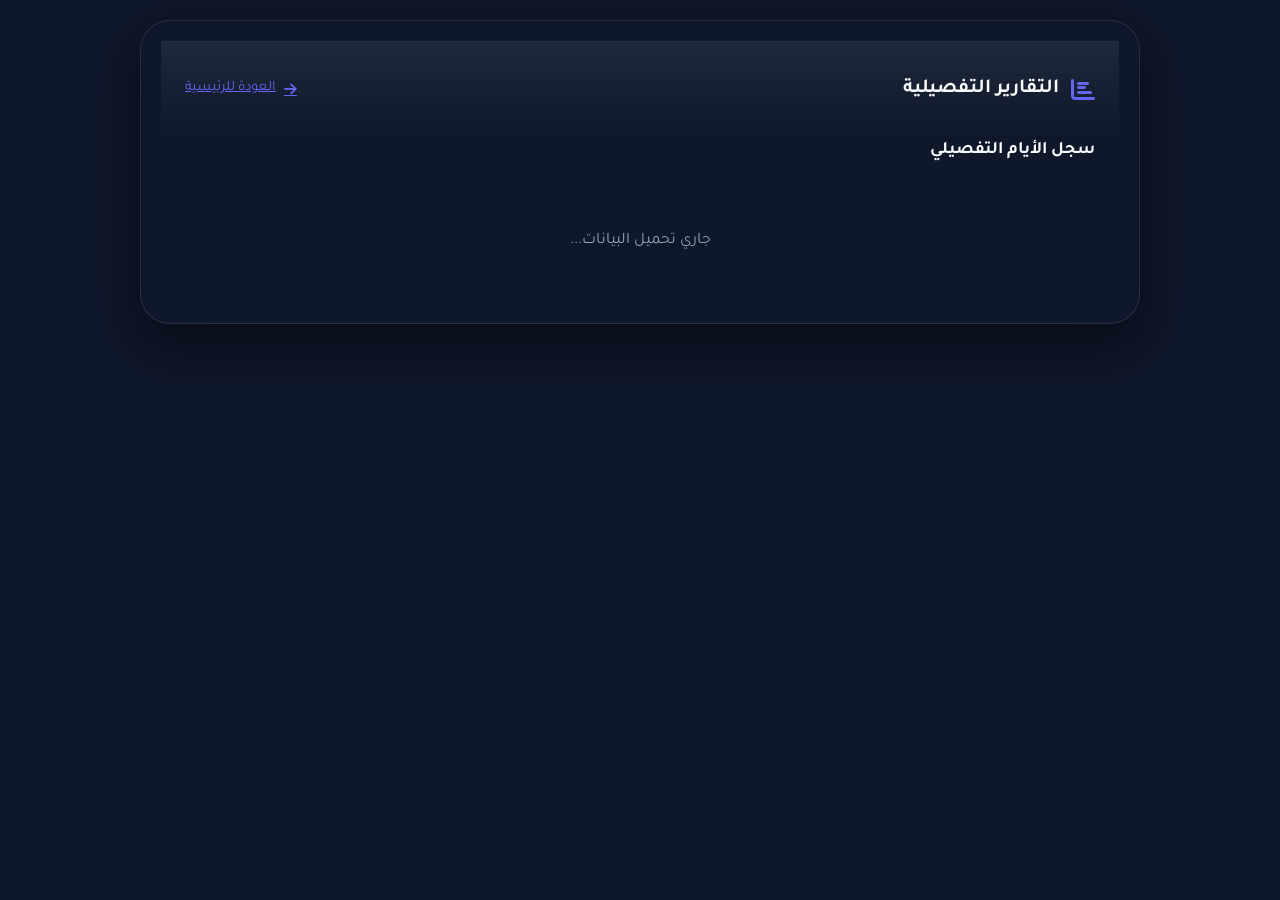
==== reports.html @ c07cdcef "Split reports into separate page and made safe balance automatic" ====
<!DOCTYPE html>
<html lang="ar" dir="rtl">
<head>
    <meta charset="UTF-8">
    <meta name="viewport" content="width=device-width, initial-scale=1.0">
    <title>التقارير التفصيلية | Essam OS</title>
    <link rel="stylesheet" href="style.css">
    <link rel="preconnect" href="https://fonts.googleapis.com">
    <link rel="preconnect" href="https://fonts.gstatic.com" crossorigin>
    <link href="https://fonts.googleapis.com/css2?family=Tajawal:wght@400;500;700&display=swap" rel="stylesheet">
    <link rel="stylesheet" href="https://cdnjs.cloudflare.com/ajax/libs/font-awesome/6.4.0/css/all.min.css">
</head>
<body class="reports-page">
    <div id="app">
        <header>
            <div class="logo">
                <i class="fas fa-chart-bar"></i>
                <h1>التقارير التفصيلية</h1>
            </div>
            <a href="index.html" class="btn-text"><i class="fas fa-arrow-right"></i> العودة للرئيسية</a>
        </header>

        <main>
            <section class="reports">
                <div class="section-header">
                    <h2>سجل الأيام التفصيلي</h2>
                </div>
                <div class="records-container" id="detailedReportsList">
                    <div class="no-data">جاري تحميل البيانات...</div>
                </div>
            </section>
        </main>

        <!-- Modals (Needed for Edit functionality) -->
        <div id="recordModal" class="modal">
            <div class="modal-content">
                <div class="modal-header">
                    <h3>تعديل سجل</h3>
                    <button class="close-modal">&times;</button>
                </div>
                <form id="recordForm">
                    <div class="form-grid">
                        <div class="form-group">
                            <label>التاريخ</label>
                            <input type="date" id="date" required>
                        </div>
                        <div class="form-group">
                            <label>بداية اليوم (تلقائي)</label>
                            <input type="number" id="startBalance" readonly>
                        </div>
                        <div class="form-group">
                            <label>التحصيل</label>
                            <input type="number" id="collection" value="0">
                        </div>
                        <div class="form-group">
                            <label>التوريد</label>
                            <input type="number" id="supply" value="0">
                        </div>
                        <div class="form-group">
                            <label>تحويل كاش</label>
                            <input type="number" id="cash" value="0">
                        </div>
                        <div class="form-group">
                            <label>اوردرات انستا</label>
                            <input type="number" id="instaShop" value="0">
                        </div>
                        <div class="form-group">
                            <label>المشتريات</label>
                            <input type="number" id="purchases" value="0">
                        </div>
                        <div class="form-group">
                            <label>مصروفات المحل</label>
                            <input type="number" id="expenses" value="0">
                        </div>
                        <div class="form-group">
                            <label>مصروفات عصام</label>
                            <input type="number" id="essam" value="0">
                        </div>
                        <div class="form-group">
                            <label>المبلغ الفعلي</label>
                            <input type="number" id="actualAmount" value="0">
                        </div>
                    </div>
                    <div class="modal-footer">
                        <button type="submit" class="btn-submit">حفظ التعديلات</button>
                    </div>
                </form>
            </div>
        </div>
    </div>
    <script src="app.js"></script>
</body>
</html>
---- style.css ----
:root {
    --primary: #6366f1;
    --primary-dark: #4f46e5;
    --secondary: #ec4899;
    --bg-dark: #0f172a;
    --card-bg: rgba(30, 41, 59, 0.7);
    --text-main: #f8fafc;
    --text-muted: #94a3b8;
    --success: #10b981;
    --danger: #ef4444;
    --glass: rgba(255, 255, 255, 0.05);
    --glass-border: rgba(255, 255, 255, 0.1);
}

* {
    margin: 0;
    padding: 0;
    box-sizing: border-box;
    font-family: 'Tajawal', sans-serif;
}

body {
    background-color: var(--bg-dark);
    color: var(--text-main);
    line-height: 1.6;
    overflow-x: hidden;
    padding-bottom: 80px; /* Space for bottom nav */
}

/* Header */
header {
    padding: 2rem 1.5rem;
    display: flex;
    justify-content: space-between;
    align-items: center;
    background: linear-gradient(to bottom, #1e293b, transparent);
}

.logo {
    display: flex;
    align-items: center;
    gap: 0.75rem;
}

.logo i {
    font-size: 1.5rem;
    color: var(--primary);
}

.logo h1 {
    font-size: 1.25rem;
    font-weight: 700;
}

.date-display {
    font-size: 0.9rem;
    color: var(--text-muted);
}

/* Dashboard */
main {
    padding: 0 1.5rem;
}

.summary-cards {
    display: flex;
    flex-direction: column;
    gap: 1.25rem;
    margin-bottom: 2rem;
}

.card {
    background: var(--card-bg);
    backdrop-filter: blur(12px);
    border: 1px solid var(--glass-border);
    border-radius: 24px;
    padding: 1.75rem;
    position: relative;
    overflow: hidden;
}

.balance-card {
    background: linear-gradient(135deg, var(--primary), var(--secondary));
    box-shadow: 0 10px 25px -5px rgba(99, 102, 241, 0.4);
    border: none;
}

.balance-card .label {
    display: block;
    font-size: 1rem;
    opacity: 0.9;
    margin-bottom: 0.5rem;
}

.balance-card .value {
    font-size: 2.5rem;
    font-weight: 700;
}

.balance-card .currency {
    font-size: 1.25rem;
    margin-right: 0.5rem;
}

.mini-cards {
    display: grid;
    grid-template-columns: 1fr 1fr;
    gap: 1rem;
}

.mini-card {
    background: var(--card-bg);
    border-radius: 20px;
    padding: 1.25rem;
    display: flex;
    align-items: center;
    gap: 1rem;
    border: 1px solid var(--glass-border);
}

.mini-card i {
    font-size: 1.25rem;
}

.mini-card.income i { color: var(--success); }
.mini-card.expense i { color: var(--danger); }
.mini-card.deficit i { color: var(--secondary); }

.mini-card.deficit.is-deficit i { color: var(--danger); }
.mini-card.deficit.is-surplus i { color: var(--success); }

.mini-card .label {
    font-size: 0.8rem;
    color: var(--text-muted);
    display: block;
}

.mini-card .value {
    font-size: 1.1rem;
    font-weight: 600;
}

/* Actions */
.actions {
    margin-bottom: 2rem;
}

.btn-primary {
    width: 100%;
    padding: 1.25rem;
    border-radius: 18px;
    border: none;
    background: var(--primary);
    color: white;
    font-size: 1.1rem;
    font-weight: 600;
    display: flex;
    justify-content: center;
    align-items: center;
    gap: 0.75rem;
    box-shadow: 0 4px 15px rgba(99, 102, 241, 0.3);
    cursor: pointer;
    transition: transform 0.2s;
}

.btn-primary:active {
    transform: scale(0.98);
}

/* History */
.section-header {
    display: flex;
    justify-content: space-between;
    align-items: center;
    margin-bottom: 1rem;
}

.section-header h2 {
    font-size: 1.1rem;
    font-weight: 600;
}

.btn-text {
    background: none;
    border: none;
    color: var(--primary);
    font-size: 0.9rem;
    display: flex;
    align-items: center;
    gap: 0.5rem;
}

.records-container {
    display: flex;
    flex-direction: column;
    gap: 0.75rem;
}

.record-item {
    background: var(--card-bg);
    border-radius: 16px;
    padding: 1rem 1.25rem;
    display: flex;
    justify-content: space-between;
    align-items: center;
    border: 1px solid var(--glass-border);
    position: relative;
}

.record-actions {
    display: flex;
    gap: 10px;
    margin-right: 15px;
}

.btn-action {
    background: var(--glass);
    border: none;
    color: var(--text-muted);
    width: 32px;
    height: 32px;
    border-radius: 8px;
    cursor: pointer;
}

.btn-action.edit:hover { color: var(--primary); }
.btn-action.delete:hover { color: var(--danger); }

.record-info .record-date {
    display: block;
    font-size: 0.9rem;
    font-weight: 600;
}

.record-info .record-day {
    font-size: 0.8rem;
    color: var(--text-muted);
}

.record-amount {
    text-align: left;
}

.record-amount .amount {
    display: block;
    font-weight: 700;
    color: var(--success);
}

.record-amount .diff.success {
    color: var(--success);
}

.record-amount .diff.danger {
    color: var(--danger);
}

.no-data {
    text-align: center;
    padding: 3rem;
    color: var(--text-muted);
}

/* Modal */
.modal {
    display: none;
    position: fixed;
    top: 0;
    left: 0;
    width: 100%;
    height: 100%;
    background: rgba(0, 0, 0, 0.8);
    backdrop-filter: blur(5px);
    z-index: 1000;
    padding: 1rem;
    align-items: flex-end;
}

.modal.active {
    display: flex;
}

.modal-content {
    background: var(--bg-dark);
    width: 100%;
    border-radius: 30px 30px 0 0;
    padding: 2rem;
    max-height: 90vh;
    overflow-y: auto;
}

.modal-header {
    display: flex;
    justify-content: space-between;
    align-items: center;
    margin-bottom: 1.5rem;
}

.close-modal {
    background: var(--glass);
    border: none;
    color: white;
    width: 36px;
    height: 36px;
    border-radius: 50%;
    font-size: 1.5rem;
}

.form-grid {
    display: grid;
    grid-template-columns: 1fr 1fr;
    gap: 1rem;
}

.form-group {
    margin-bottom: 1.25rem;
}

.form-group label {
    display: block;
    font-size: 0.85rem;
    color: var(--text-muted);
    margin-bottom: 0.5rem;
}

.form-group input {
    width: 100%;
    padding: 0.8rem;
    border-radius: 12px;
    background: var(--glass);
    border: 1px solid var(--glass-border);
    color: white;
    font-size: 1rem;
}

.form-group input[readonly] {
    opacity: 0.6;
    background: transparent;
}

.btn-submit {
    width: 100%;
    padding: 1.25rem;
    background: var(--primary);
    border: none;
    color: white;
    border-radius: 18px;
    font-weight: 700;
    margin-top: 1rem;
}

/* Bottom Nav */
.bottom-nav {
    position: fixed;
    bottom: 0;
    left: 0;
    width: 100%;
    background: rgba(15, 23, 42, 0.8);
    backdrop-filter: blur(20px);
    border-top: 1px solid var(--glass-border);
    display: flex;
    justify-content: space-around;
    padding: 1rem 0;
    z-index: 100;
}

.nav-item {
    text-decoration: none;
    color: var(--text-muted);
    display: flex;
    flex-direction: column;
    align-items: center;
    gap: 0.4rem;
    font-size: 0.75rem;
}

.nav-item.active {
    color: var(--primary);
}

.nav-item i {
    font-size: 1.2rem;
}

/* Upload Button */
.upload-container {
    margin-top: 8px;
    display: flex;
    align-items: center;
    gap: 10px;
}

.btn-upload {
    padding: 8px 12px;
    background: var(--glass);
    border: 1px solid var(--glass-border);
    border-radius: 8px;
    font-size: 0.85rem;
    cursor: pointer;
    display: inline-flex;
    align-items: center;
    gap: 5px;
}

.file-name {
    font-size: 0.75rem;
    color: var(--text-muted);
    overflow: hidden;
    text-overflow: ellipsis;
    white-space: nowrap;
    max-width: 100px;
}

/* Reports Styles */
.essam-report-card {
    background: var(--card-bg);
    border-radius: 20px;
    padding: 1.5rem;
    margin-bottom: 2rem;
}

.report-row {
    display: flex;
    justify-content: space-between;
    padding: 10px 0;
    border-bottom: 1px solid var(--glass-border);
}

.report-row:last-child {
    border-bottom: none;
}

.report-row span:last-child {
    font-weight: 700;
    color: var(--secondary);
}

/* Responsive */
@media (min-width: 768px) {
    #app {
        max-width: 1000px;
        margin: 20px auto;
        padding: 20px;
        background: var(--bg-dark);
        border-radius: 30px;
        border: 1px solid var(--glass-border);
        box-shadow: 0 20px 50px rgba(0,0,0,0.5);
    }

    .summary-cards {
        flex-direction: row;
        flex-wrap: wrap;
    }

    .balance-card {
        flex: 1 1 100%;
    }

    .mini-cards {
        grid-template-columns: repeat(4, 1fr);
        flex: 1 1 100%;
    }

    .form-grid {
        grid-template-columns: repeat(3, 1fr);
    }
}
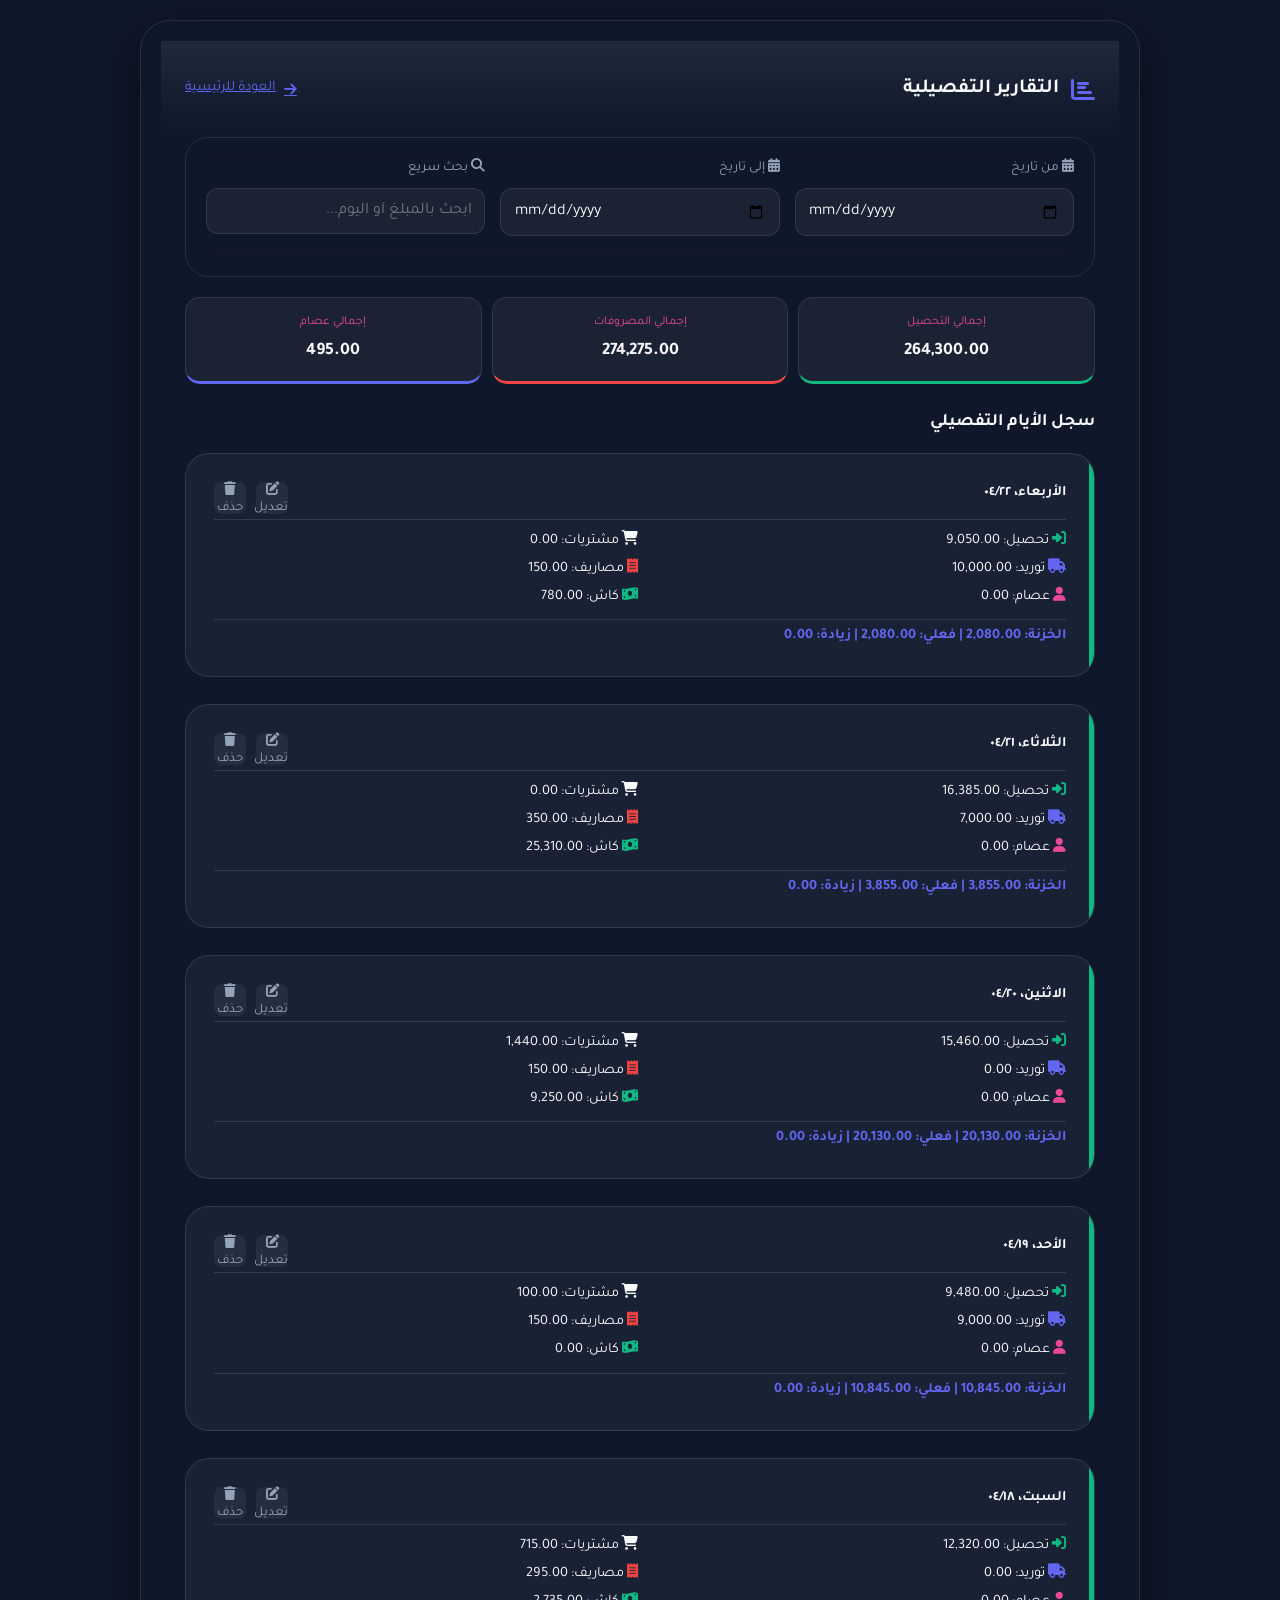
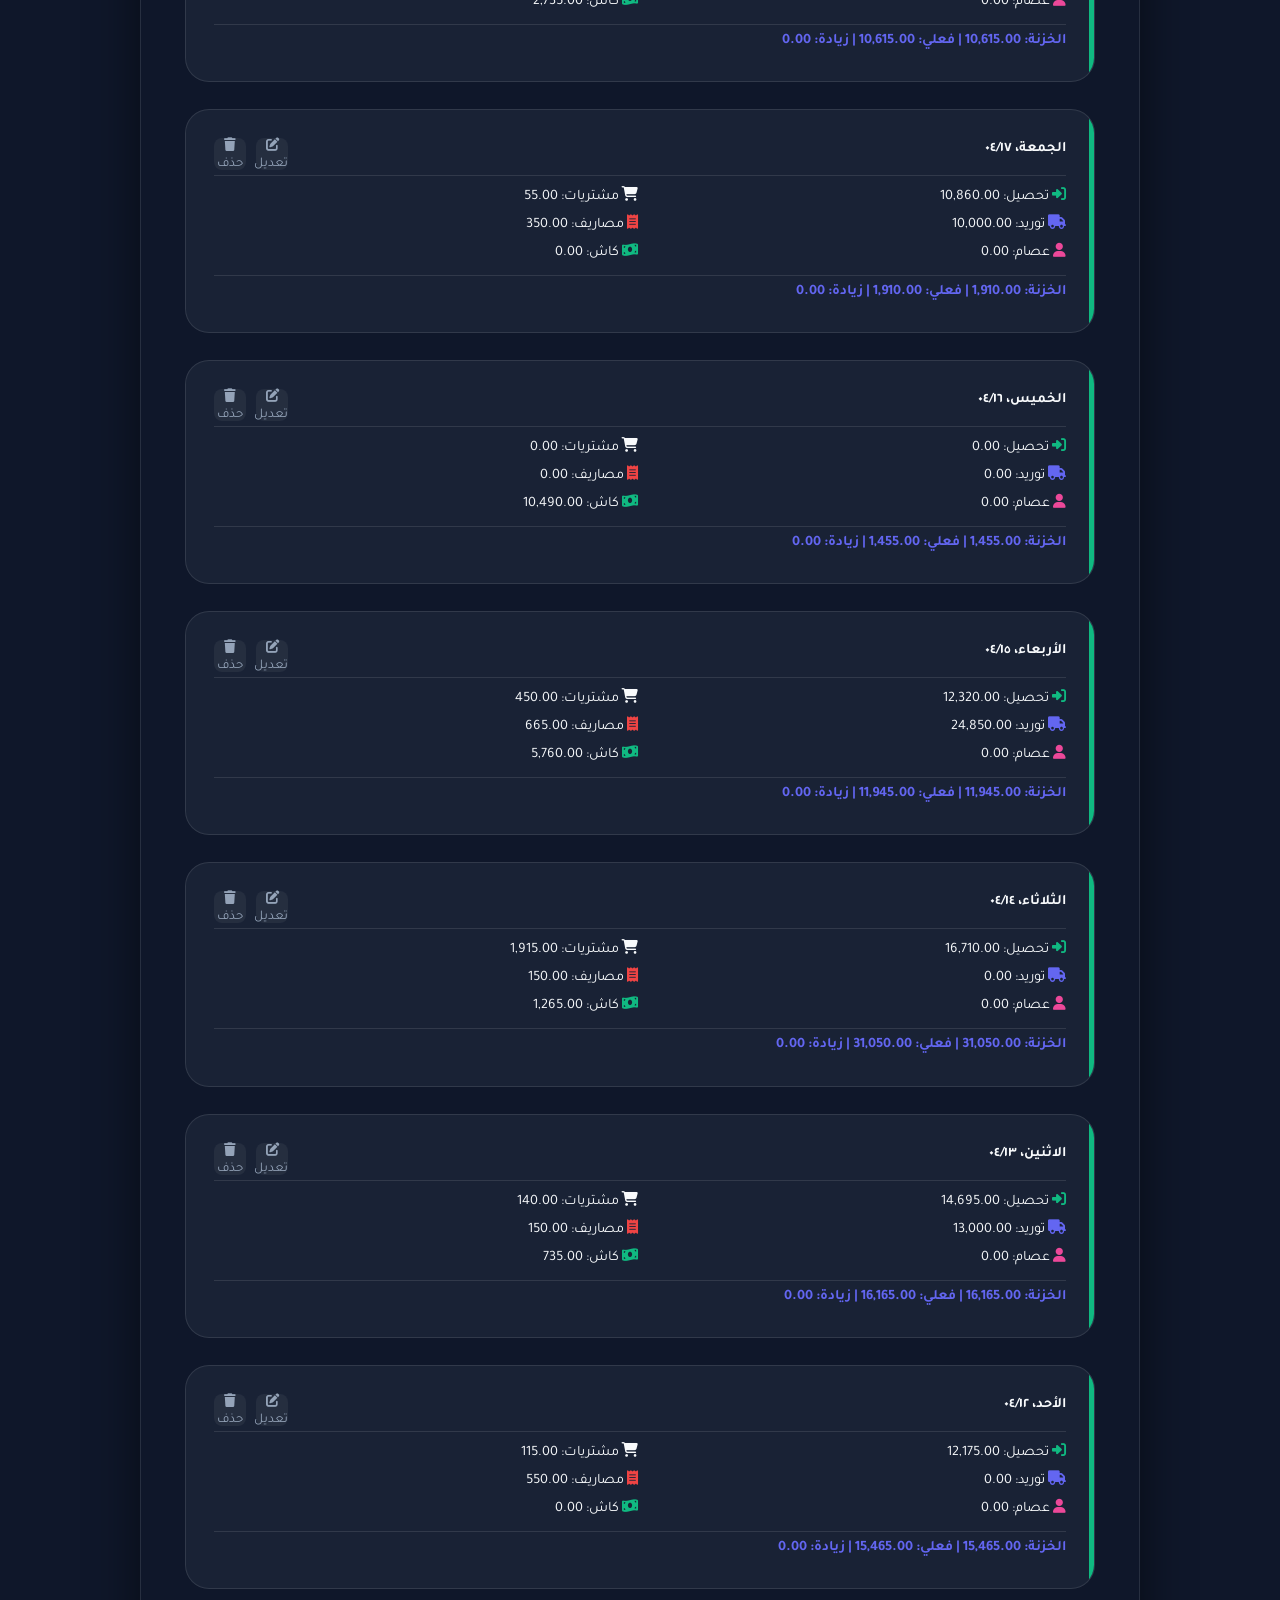
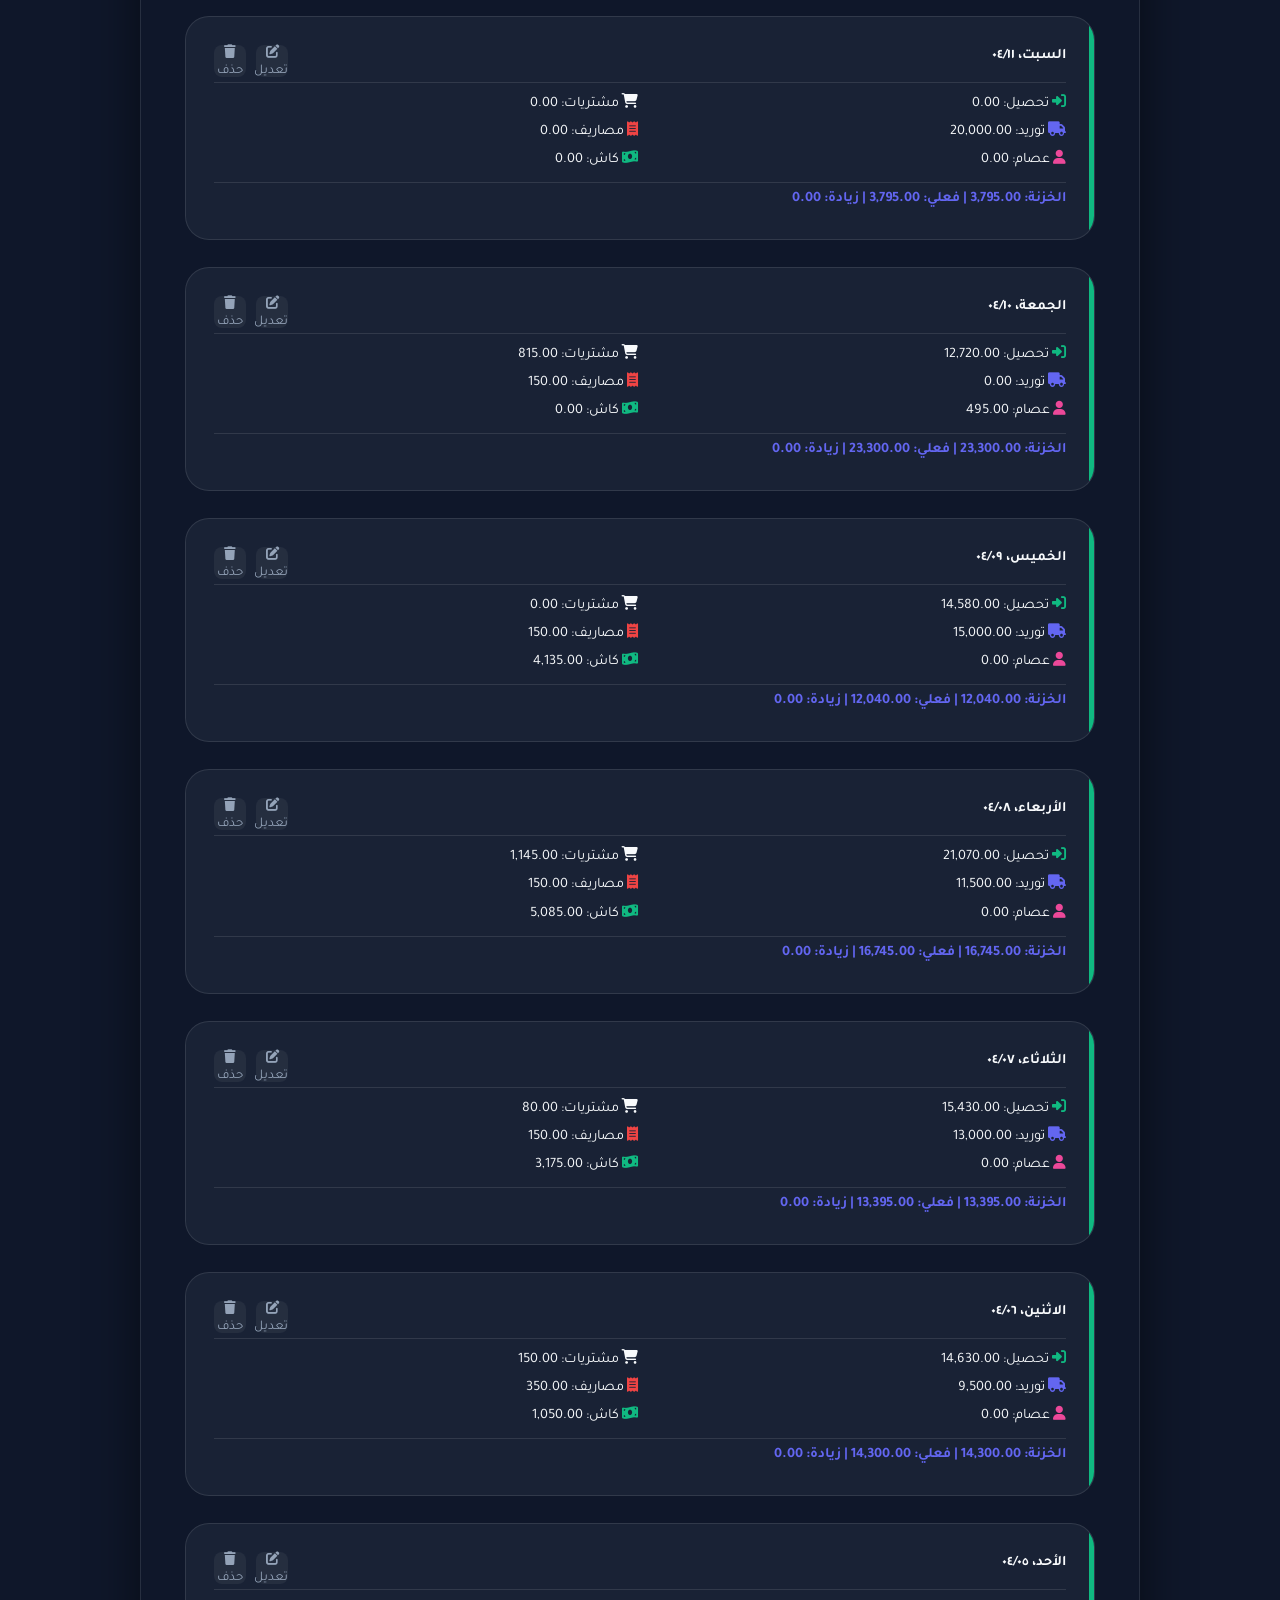
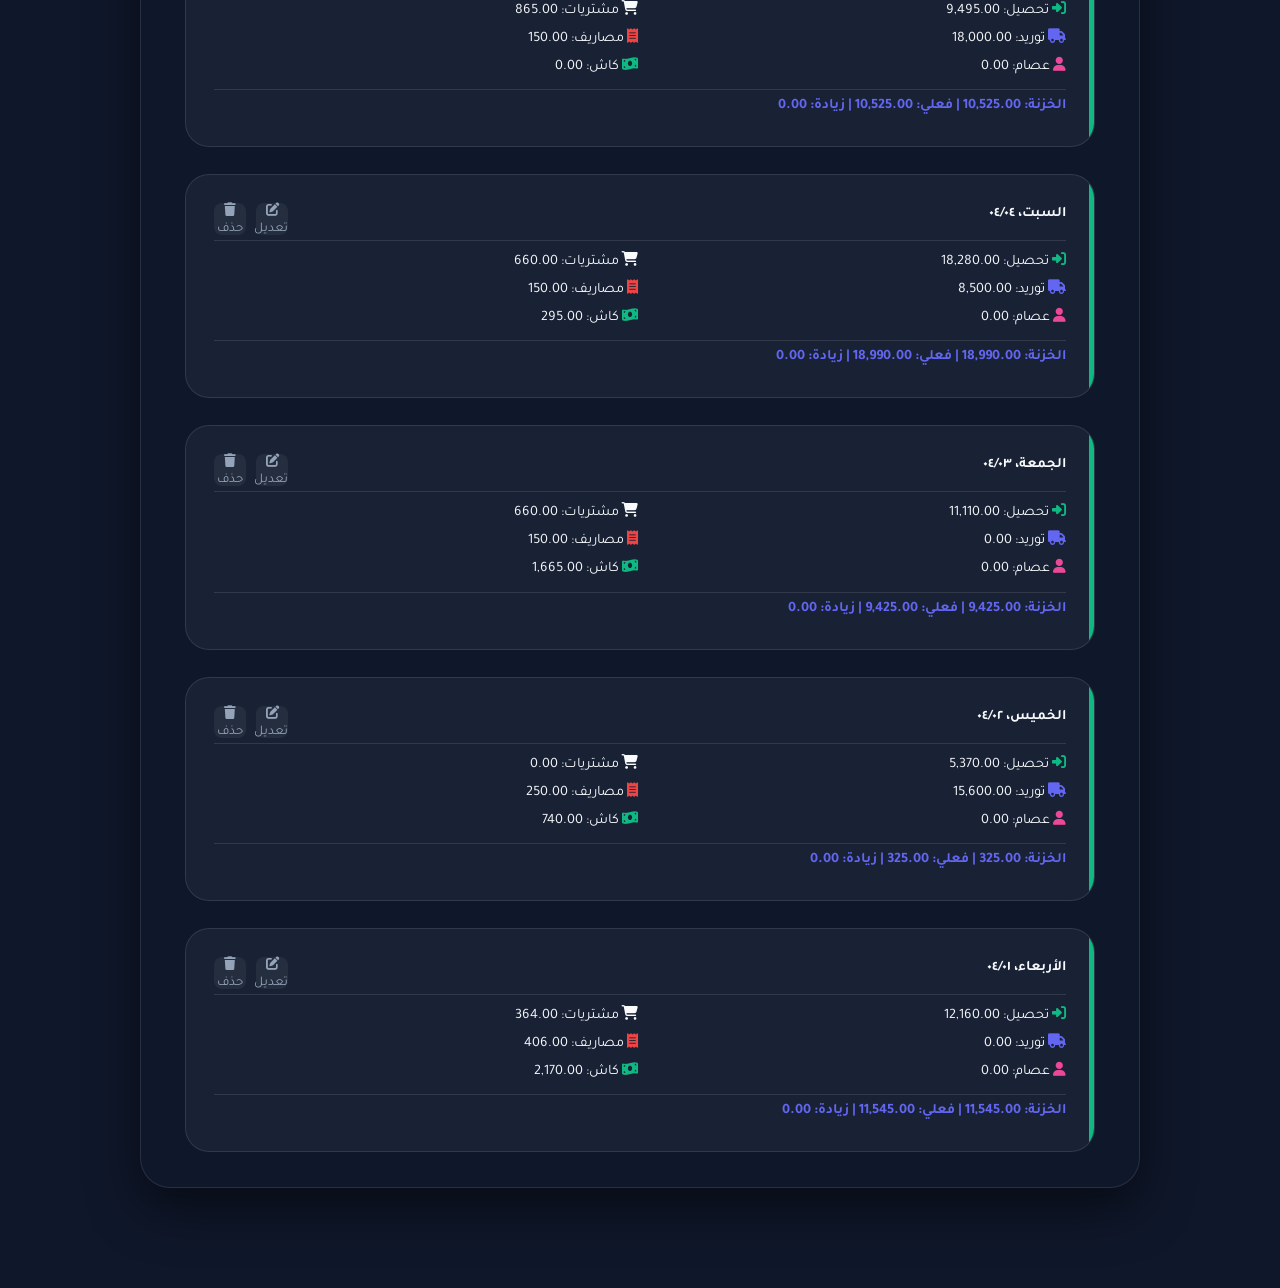
==== commit 512fa6a0: "Professional Upgrade: Added date range filters, search, and dynamic summaries in reports" ====
--- a/reports.html
+++ b/reports.html
@@ -22,6 +22,40 @@
 
         <main>
             <section class="reports">
+                <!-- Advanced Filters -->
+                <div class="card filter-card">
+                    <div class="filter-grid">
+                        <div class="form-group">
+                            <label><i class="fas fa-calendar-alt"></i> من تاريخ</label>
+                            <input type="date" id="filterFrom">
+                        </div>
+                        <div class="form-group">
+                            <label><i class="fas fa-calendar-alt"></i> إلى تاريخ</label>
+                            <input type="date" id="filterTo">
+                        </div>
+                        <div class="form-group">
+                            <label><i class="fas fa-search"></i> بحث سريع</label>
+                            <input type="text" id="searchTerm" placeholder="ابحث بالمبلغ أو اليوم...">
+                        </div>
+                    </div>
+                </div>
+
+                <!-- Filter Summary -->
+                <div class="filter-summary-cards" id="filterSummary">
+                    <div class="f-card income">
+                        <span class="f-label">إجمالي التحصيل</span>
+                        <span class="f-value" id="fTotalCollection">0.00</span>
+                    </div>
+                    <div class="f-card expense">
+                        <span class="f-label">إجمالي المصروفات</span>
+                        <span class="f-value" id="fTotalExpense">0.00</span>
+                    </div>
+                    <div class="f-card essam">
+                        <span class="f-label">إجمالي عصام</span>
+                        <span class="f-value" id="fTotalEssam">0.00</span>
+                    </div>
+                </div>
+
                 <div class="section-header">
                     <h2>سجل الأيام التفصيلي</h2>
                 </div>
--- a/style.css
+++ b/style.css
@@ -435,6 +435,75 @@
     color: var(--secondary);
 }
 
+/* Professional Filter System */
+.filter-card {
+    background: var(--glass-bg);
+    margin-bottom: 20px;
+    padding: 20px;
+    border: 1px solid var(--glass-border);
+}
+
+.filter-grid {
+    display: grid;
+    grid-template-columns: repeat(auto-fit, minmax(150px, 1fr));
+    gap: 15px;
+}
+
+.filter-summary-cards {
+    display: grid;
+    grid-template-columns: repeat(3, 1fr);
+    gap: 10px;
+    margin-bottom: 25px;
+}
+
+.f-card {
+    background: rgba(255, 255, 255, 0.05);
+    padding: 15px;
+    border-radius: 15px;
+    text-align: center;
+    border: 1px solid var(--glass-border);
+}
+
+.f-card.income { border-bottom: 3px solid var(--success); }
+.f-card.expense { border-bottom: 3px solid var(--danger); }
+.f-card.essam { border-bottom: 3px solid var(--primary); }
+
+.f-label {
+    display: block;
+    font-size: 0.75rem;
+    color: var(--secondary);
+    margin-bottom: 5px;
+}
+
+.f-value {
+    font-size: 1.1rem;
+    font-weight: 700;
+}
+
+/* Card Enhancements */
+.record-card-pro {
+    position: relative;
+    overflow: hidden;
+}
+
+.record-card-pro::before {
+    content: '';
+    position: absolute;
+    top: 0;
+    right: 0;
+    width: 5px;
+    height: 100%;
+}
+
+.record-card-pro.surplus::before { background: var(--success); }
+.record-card-pro.deficit::before { background: var(--danger); }
+
+@media (max-width: 600px) {
+    .filter-summary-cards {
+        grid-template-columns: 1fr;
+    }
+}
+
 /* Responsive */
 @media (min-width: 768px) {
     #app {
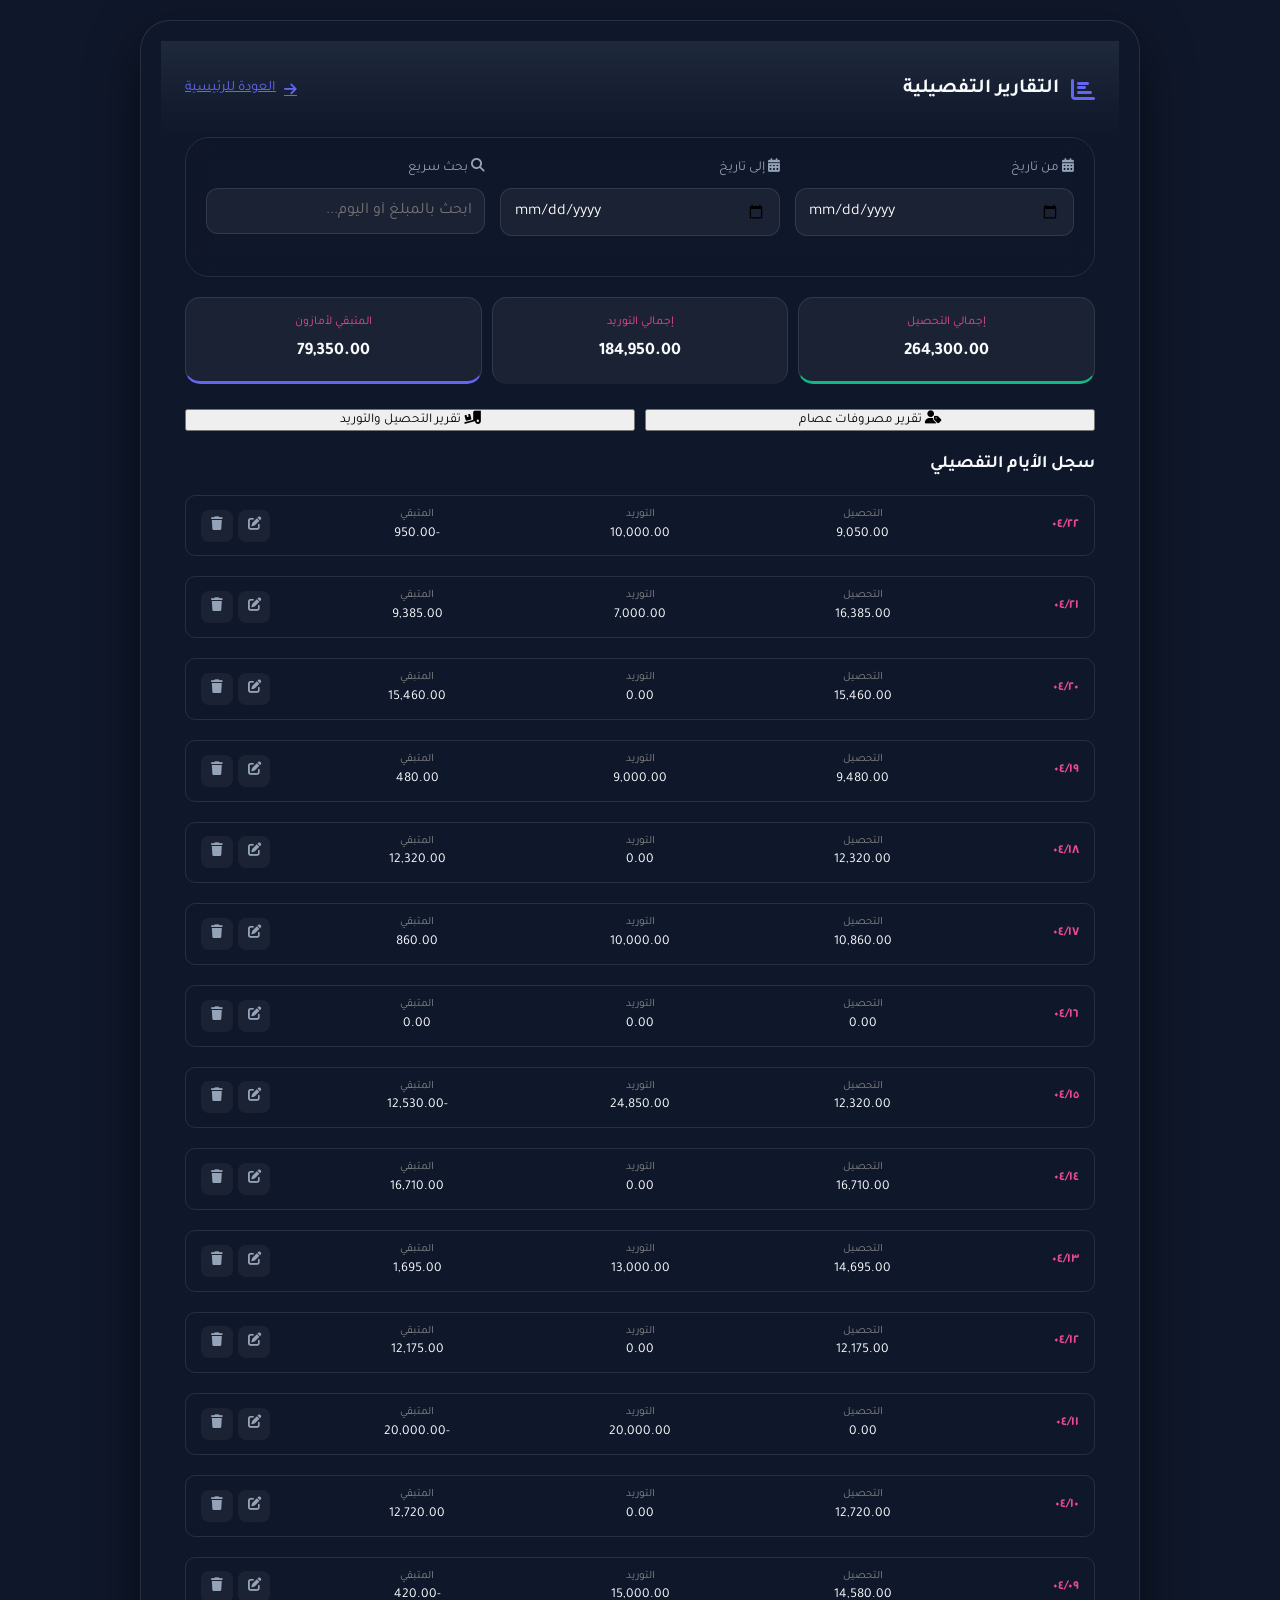
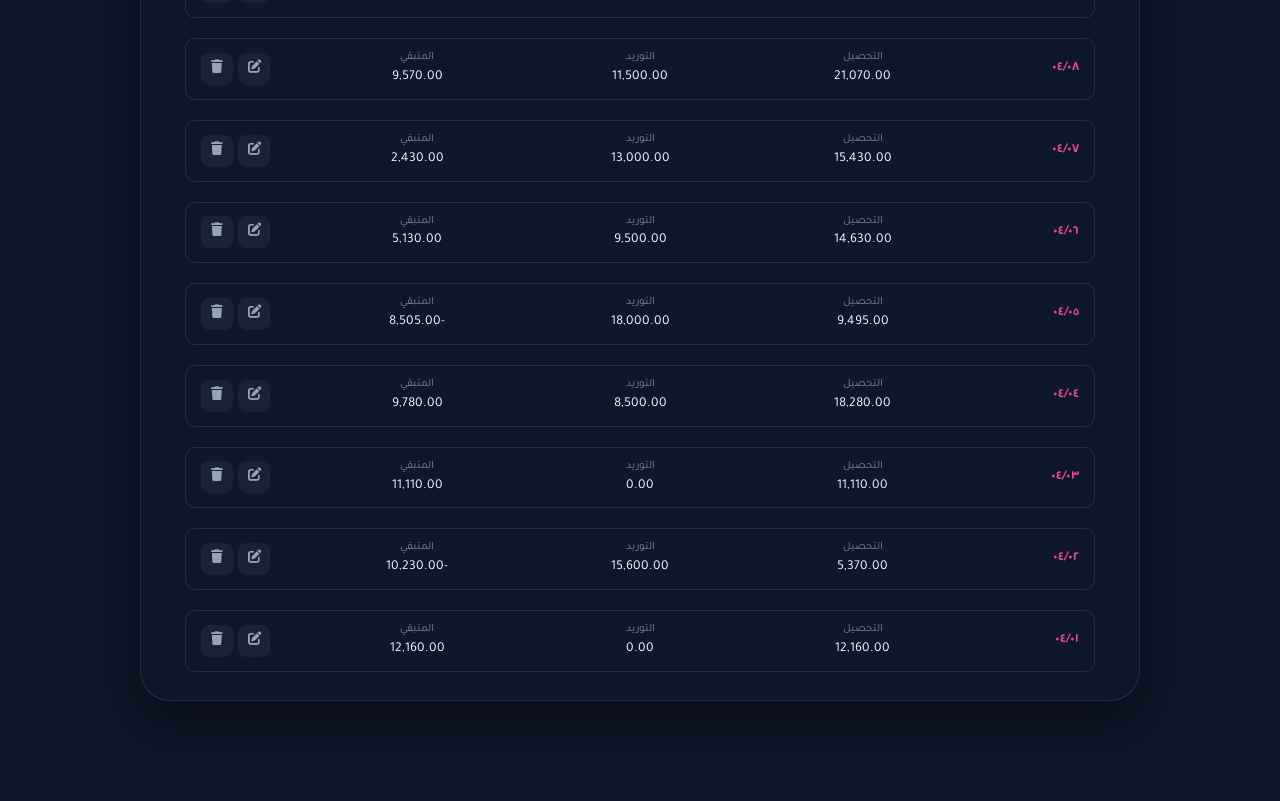
==== commit 5469673a: "Reports Upgrade: High-density strip layout and Amazon logistics reports" ====
--- a/reports.html
+++ b/reports.html
@@ -40,20 +40,30 @@
                     </div>
                 </div>
 
-                <!-- Filter Summary -->
+                <!-- Filter Summary (Amazon Focus) -->
                 <div class="filter-summary-cards" id="filterSummary">
                     <div class="f-card income">
                         <span class="f-label">إجمالي التحصيل</span>
                         <span class="f-value" id="fTotalCollection">0.00</span>
                     </div>
-                    <div class="f-card expense">
-                        <span class="f-label">إجمالي المصروفات</span>
-                        <span class="f-value" id="fTotalExpense">0.00</span>
+                    <div class="f-card supply">
+                        <span class="f-label">إجمالي التوريد</span>
+                        <span class="f-value" id="fTotalSupply">0.00</span>
                     </div>
-                    <div class="f-card essam">
-                        <span class="f-label">إجمالي عصام</span>
-                        <span class="f-value" id="fTotalEssam">0.00</span>
+                    <div class="f-card amazon">
+                        <span class="f-label">المتبقي لأمازون</span>
+                        <span class="f-value" id="fTotalAmazon">0.00</span>
                     </div>
+                </div>
+
+                <!-- Specialized Reports -->
+                <div class="report-actions-grid" style="margin-bottom: 20px;">
+                    <button class="btn-secondary" id="btnEssamReport">
+                        <i class="fas fa-user-tag"></i> تقرير مصروفات عصام
+                    </button>
+                    <button class="btn-secondary" id="btnAmazonReport">
+                        <i class="fas fa-truck-loading"></i> تقرير التحصيل والتوريد
+                    </button>
                 </div>
 
                 <div class="section-header">
--- a/style.css
+++ b/style.css
@@ -504,6 +504,42 @@
     }
 }
 
+/* High-Density Strip Layout */
+.record-strip {
+    display: grid;
+    grid-template-columns: 100px 1fr 1fr 1fr 100px;
+    align-items: center;
+    background: var(--glass-bg);
+    padding: 10px 15px;
+    border-radius: 10px;
+    margin-bottom: 8px;
+    border: 1px solid var(--glass-border);
+    font-size: 0.85rem;
+    gap: 10px;
+}
+
+.strip-date { font-weight: 700; color: var(--secondary); }
+.strip-val { text-align: center; }
+.strip-val span { display: block; font-size: 0.7rem; color: #888; }
+.strip-actions { display: flex; gap: 5px; justify-content: flex-end; }
+
+.f-card.supply { border-bottom: 3px solid var(--warning); }
+.f-card.amazon { border-bottom: 3px solid var(--primary); }
+
+.report-actions-grid {
+    display: grid;
+    grid-template-columns: 1fr 1fr;
+    gap: 10px;
+}
+
+@media (max-width: 768px) {
+    .record-strip {
+        grid-template-columns: 80px 1fr 1fr 60px;
+        font-size: 0.75rem;
+    }
+    .strip-val.hide-mobile { display: none; }
+}
+
 /* Responsive */
 @media (min-width: 768px) {
     #app {
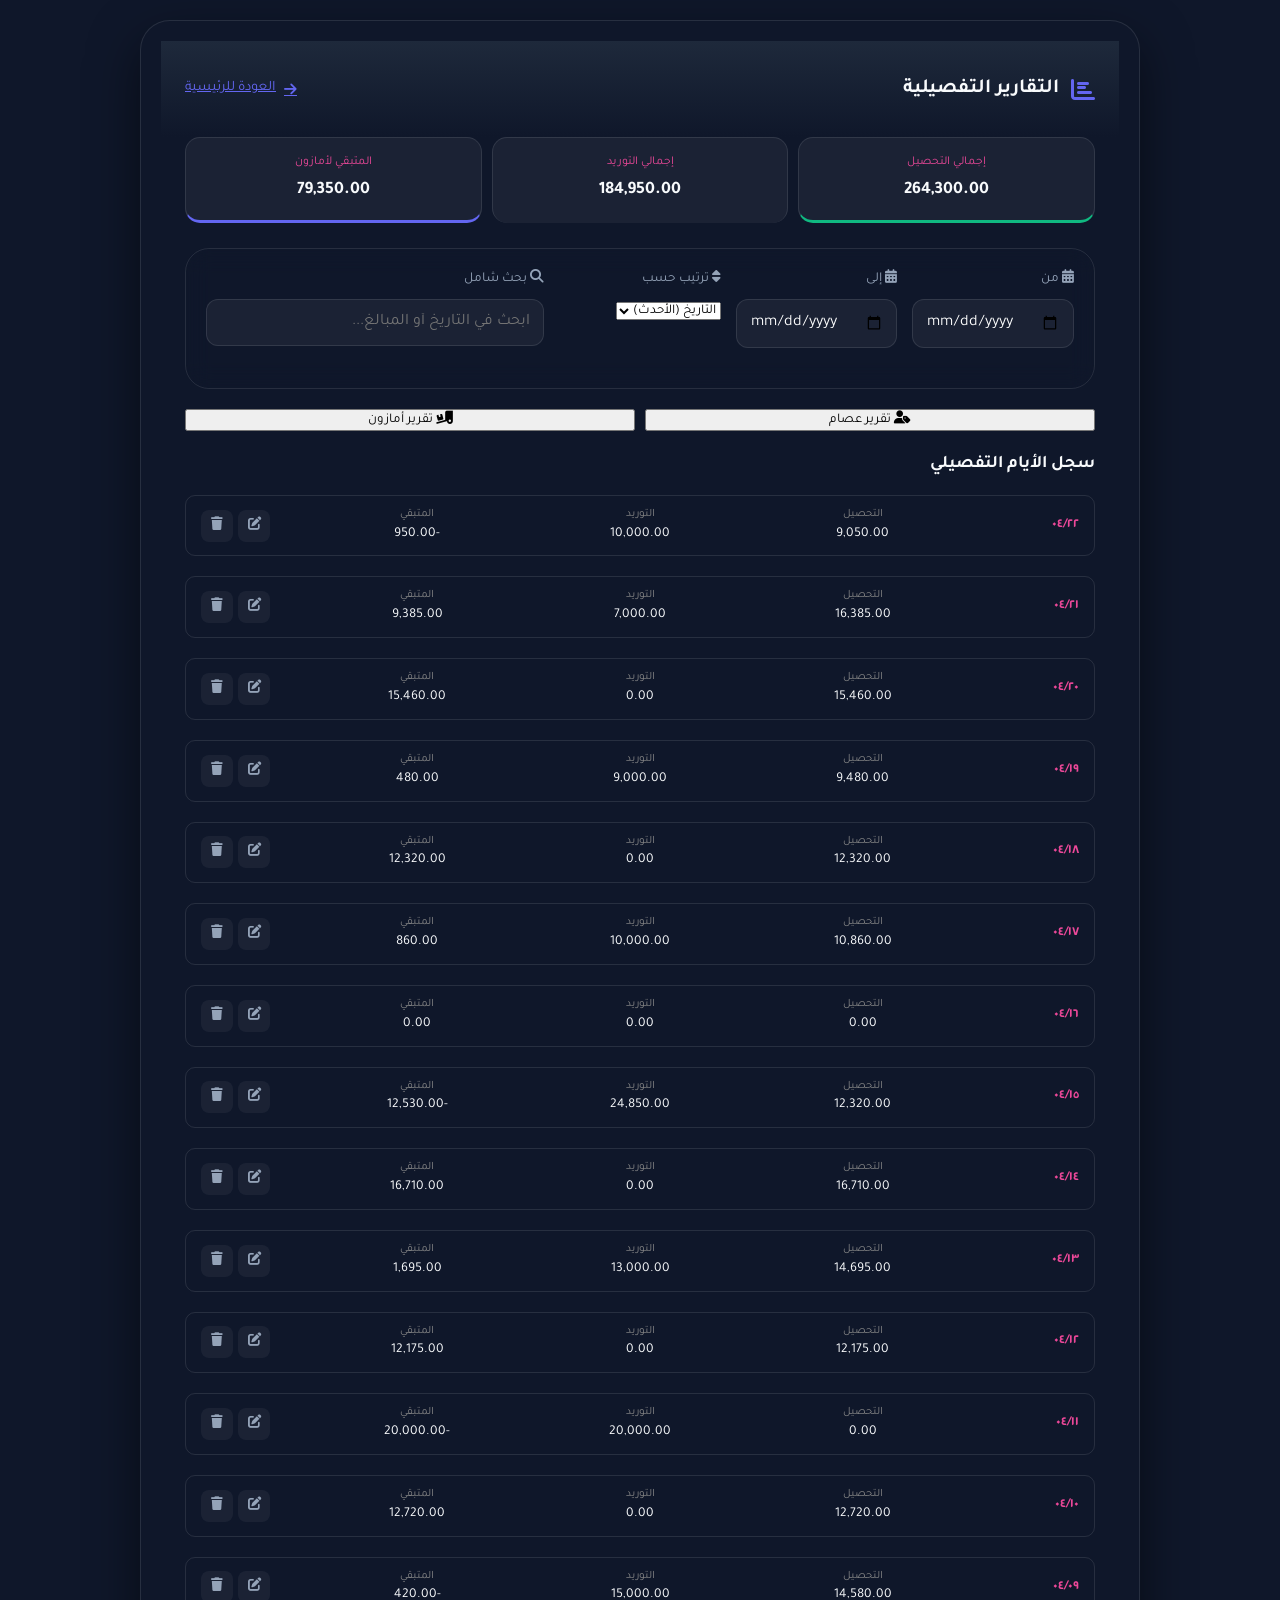
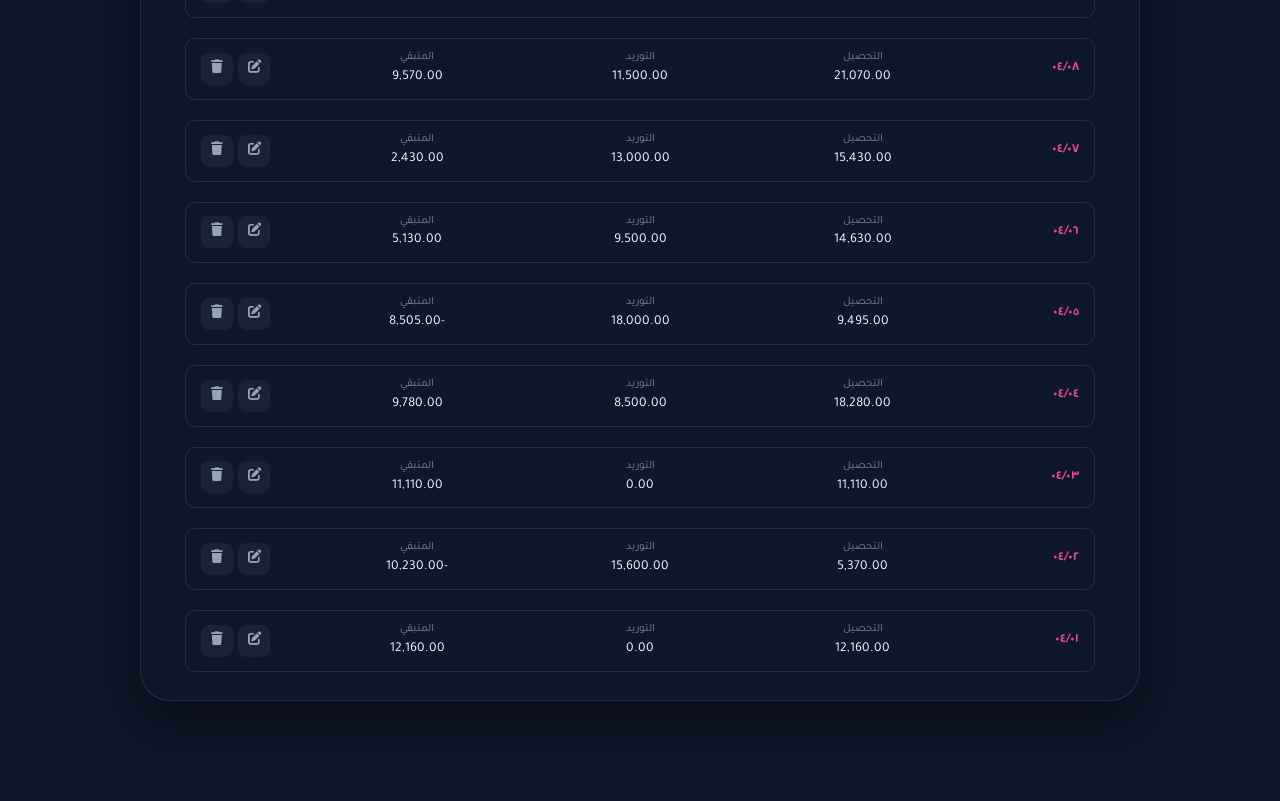
==== commit 82d99af2: "UI Overhaul: Summaries at top, advanced sorting, and global search" ====
--- a/reports.html
+++ b/reports.html
@@ -22,25 +22,7 @@
 
         <main>
             <section class="reports">
-                <!-- Advanced Filters -->
-                <div class="card filter-card">
-                    <div class="filter-grid">
-                        <div class="form-group">
-                            <label><i class="fas fa-calendar-alt"></i> من تاريخ</label>
-                            <input type="date" id="filterFrom">
-                        </div>
-                        <div class="form-group">
-                            <label><i class="fas fa-calendar-alt"></i> إلى تاريخ</label>
-                            <input type="date" id="filterTo">
-                        </div>
-                        <div class="form-group">
-                            <label><i class="fas fa-search"></i> بحث سريع</label>
-                            <input type="text" id="searchTerm" placeholder="ابحث بالمبلغ أو اليوم...">
-                        </div>
-                    </div>
-                </div>
-
-                <!-- Filter Summary (Amazon Focus) -->
+                <!-- Filter Summary (Amazon Focus) - AT THE TOP -->
                 <div class="filter-summary-cards" id="filterSummary">
                     <div class="f-card income">
                         <span class="f-label">إجمالي التحصيل</span>
@@ -56,13 +38,40 @@
                     </div>
                 </div>
 
+                <!-- Advanced Filters & Sorting -->
+                <div class="card filter-card">
+                    <div class="filter-grid">
+                        <div class="form-group">
+                            <label><i class="fas fa-calendar-alt"></i> من</label>
+                            <input type="date" id="filterFrom">
+                        </div>
+                        <div class="form-group">
+                            <label><i class="fas fa-calendar-alt"></i> إلى</label>
+                            <input type="date" id="filterTo">
+                        </div>
+                        <div class="form-group">
+                            <label><i class="fas fa-sort"></i> ترتيب حسب</label>
+                            <select id="sortBy">
+                                <option value="date-desc">التاريخ (الأحدث)</option>
+                                <option value="date-asc">التاريخ (الأقدم)</option>
+                                <option value="amount-desc">المبلغ (الأكثر)</option>
+                                <option value="amount-asc">المبلغ (الأقل)</option>
+                            </select>
+                        </div>
+                        <div class="form-group" style="grid-column: span 2;">
+                            <label><i class="fas fa-search"></i> بحث شامل</label>
+                            <input type="text" id="searchTerm" placeholder="ابحث في التاريخ أو المبالغ...">
+                        </div>
+                    </div>
+                </div>
+
                 <!-- Specialized Reports -->
                 <div class="report-actions-grid" style="margin-bottom: 20px;">
                     <button class="btn-secondary" id="btnEssamReport">
-                        <i class="fas fa-user-tag"></i> تقرير مصروفات عصام
+                        <i class="fas fa-user-tag"></i> تقرير عصام
                     </button>
                     <button class="btn-secondary" id="btnAmazonReport">
-                        <i class="fas fa-truck-loading"></i> تقرير التحصيل والتوريد
+                        <i class="fas fa-truck-loading"></i> تقرير أمازون
                     </button>
                 </div>
 
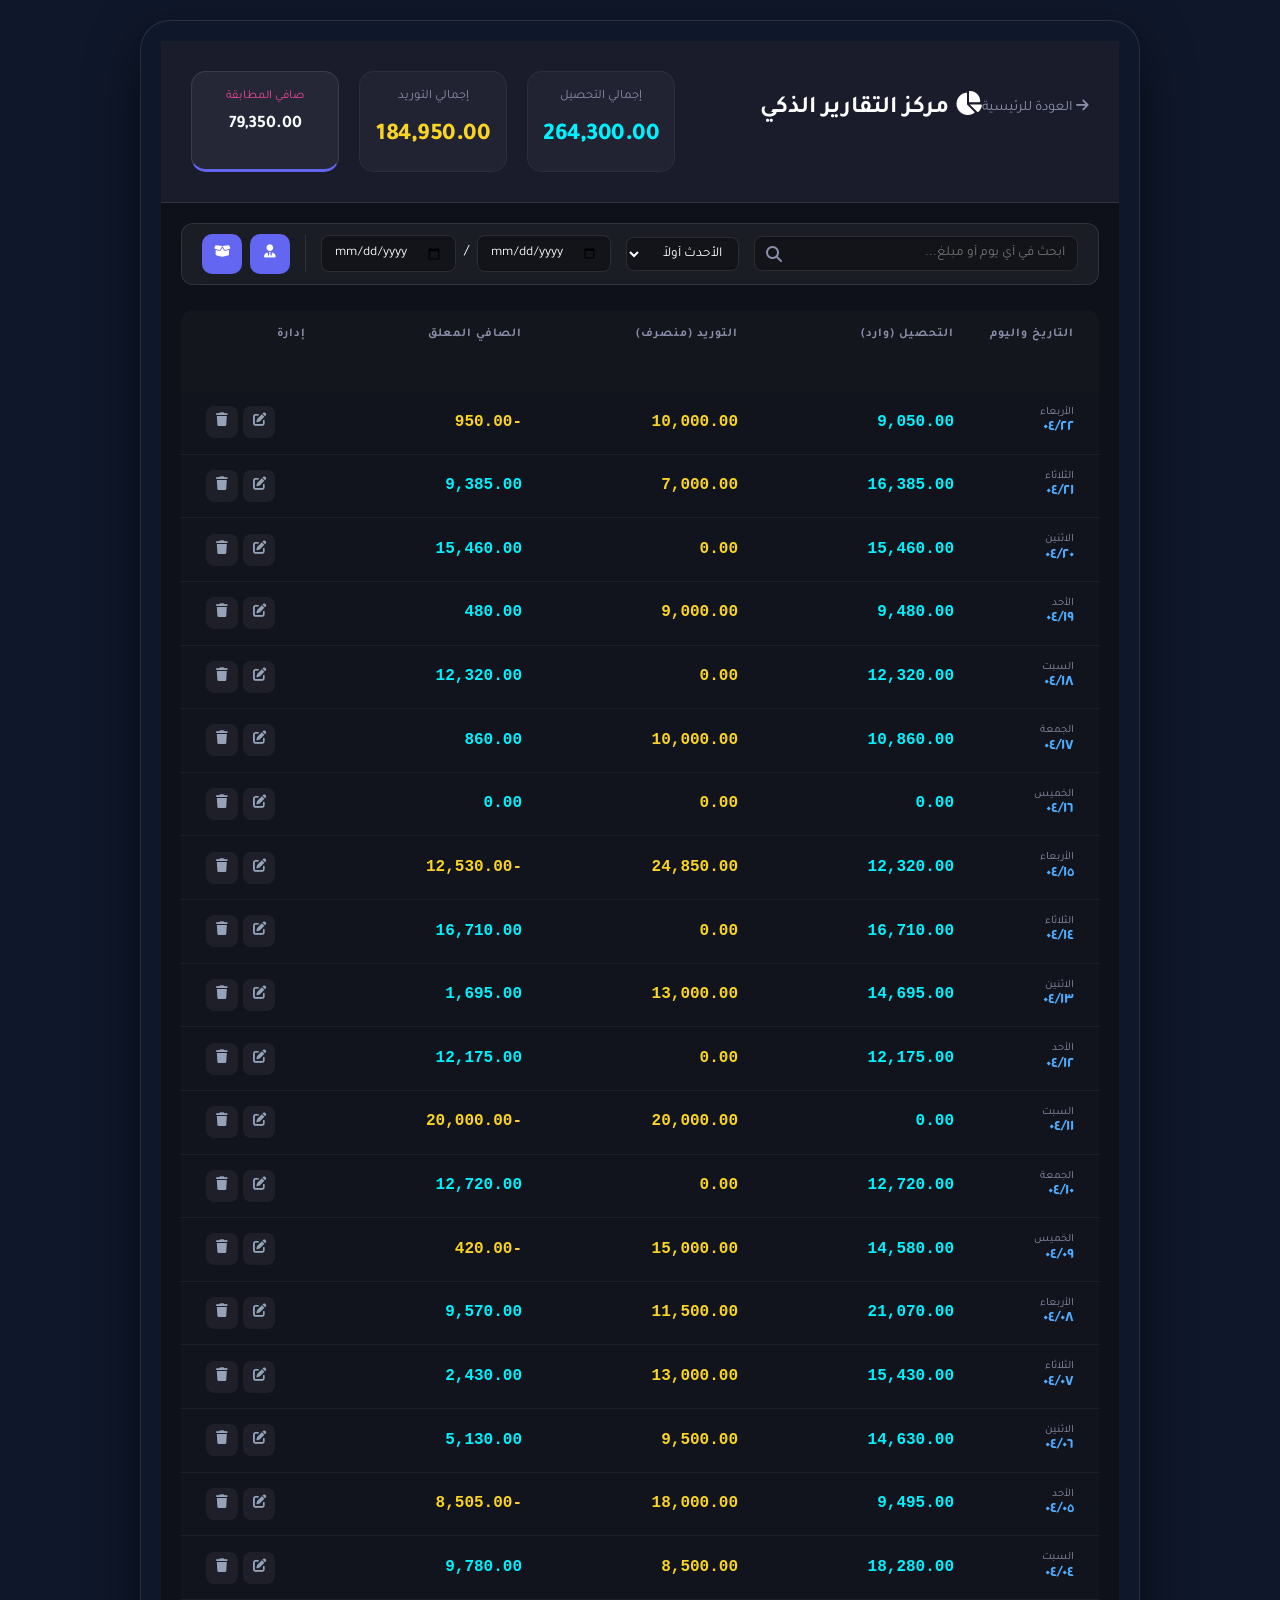
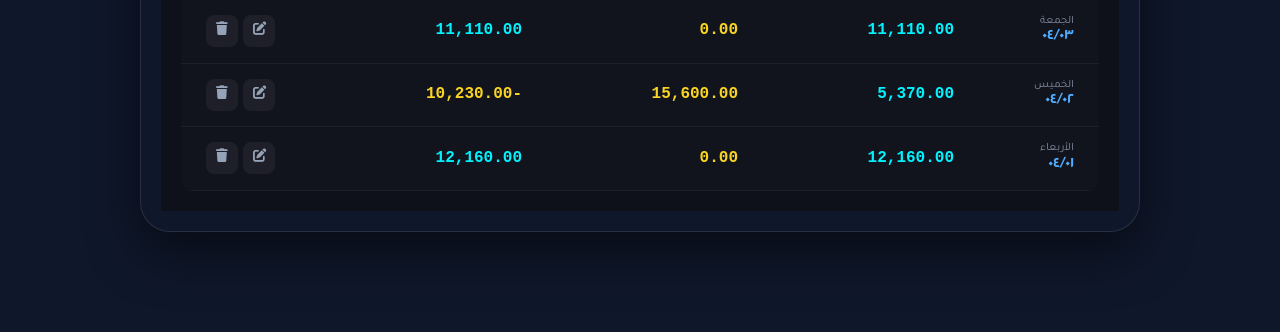
==== commit a65b8135: "Premium Redesign: High-end financial command center with ledger UI" ====
--- a/reports.html
+++ b/reports.html
@@ -5,142 +5,80 @@
     <meta name="viewport" content="width=device-width, initial-scale=1.0">
     <title>التقارير التفصيلية | Essam OS</title>
     <link rel="stylesheet" href="style.css">
-    <link rel="preconnect" href="https://fonts.googleapis.com">
-    <link rel="preconnect" href="https://fonts.gstatic.com" crossorigin>
     <link href="https://fonts.googleapis.com/css2?family=Tajawal:wght@400;500;700&display=swap" rel="stylesheet">
     <link rel="stylesheet" href="https://cdnjs.cloudflare.com/ajax/libs/font-awesome/6.4.0/css/all.min.css">
 </head>
-<body class="reports-page">
+<body class="reports-body">
     <div id="app">
-        <header>
-            <div class="logo">
-                <i class="fas fa-chart-bar"></i>
-                <h1>التقارير التفصيلية</h1>
+        <!-- Premium Header Area -->
+        <header class="main-header">
+            <div class="header-top">
+                <a href="index.html" class="btn-back"><i class="fas fa-arrow-right"></i> العودة للرئيسية</a>
+                <h1><i class="fas fa-chart-pie"></i> مركز التقارير الذكي</h1>
             </div>
-            <a href="index.html" class="btn-text"><i class="fas fa-arrow-right"></i> العودة للرئيسية</a>
+
+            <!-- Dashboard Summaries in Header -->
+            <div class="f-summary-grid">
+                <div class="f-card-premium income">
+                    <span class="f-label">إجمالي التحصيل</span>
+                    <span class="f-value" id="fTotalCollection">0.00</span>
+                </div>
+                <div class="f-card-premium supply">
+                    <span class="f-label">إجمالي التوريد</span>
+                    <span class="f-value" id="fTotalSupply">0.00</span>
+                </div>
+                <div class="f-card-premium amazon">
+                    <span class="f-label">صافي المطابقة</span>
+                    <span class="f-value" id="fTotalAmazon">0.00</span>
+                </div>
+            </div>
         </header>
 
-        <main>
-            <section class="reports">
-                <!-- Filter Summary (Amazon Focus) - AT THE TOP -->
-                <div class="filter-summary-cards" id="filterSummary">
-                    <div class="f-card income">
-                        <span class="f-label">إجمالي التحصيل</span>
-                        <span class="f-value" id="fTotalCollection">0.00</span>
-                    </div>
-                    <div class="f-card supply">
-                        <span class="f-label">إجمالي التوريد</span>
-                        <span class="f-value" id="fTotalSupply">0.00</span>
-                    </div>
-                    <div class="f-card amazon">
-                        <span class="f-label">المتبقي لأمازون</span>
-                        <span class="f-value" id="fTotalAmazon">0.00</span>
-                    </div>
+        <main class="reports-container-pro">
+            <!-- Intelligent Control Bar -->
+            <div class="smart-toolbar">
+                <div class="toolbar-group search-box">
+                    <i class="fas fa-search"></i>
+                    <input type="text" id="searchTerm" placeholder="ابحث في أي يوم أو مبلغ...">
                 </div>
+                <div class="toolbar-group">
+                    <select id="sortBy">
+                        <option value="date-desc">الأحدث أولاً</option>
+                        <option value="date-asc">الأقدم أولاً</option>
+                        <option value="amount-desc">الأعلى مبلغاً</option>
+                        <option value="amount-asc">الأقل مبلغاً</option>
+                    </select>
+                </div>
+                <div class="toolbar-group date-filters">
+                    <input type="date" id="filterFrom">
+                    <span class="sep">/</span>
+                    <input type="date" id="filterTo">
+                </div>
+                <div class="toolbar-actions">
+                    <button class="btn-icon" id="btnEssamReport" title="كشف حساب عصام"><i class="fas fa-user-tie"></i></button>
+                    <button class="btn-icon" id="btnAmazonReport" title="مطابقة أمازون"><i class="fas fa-box-open"></i></button>
+                </div>
+            </div>
 
-                <!-- Advanced Filters & Sorting -->
-                <div class="card filter-card">
-                    <div class="filter-grid">
-                        <div class="form-group">
-                            <label><i class="fas fa-calendar-alt"></i> من</label>
-                            <input type="date" id="filterFrom">
-                        </div>
-                        <div class="form-group">
-                            <label><i class="fas fa-calendar-alt"></i> إلى</label>
-                            <input type="date" id="filterTo">
-                        </div>
-                        <div class="form-group">
-                            <label><i class="fas fa-sort"></i> ترتيب حسب</label>
-                            <select id="sortBy">
-                                <option value="date-desc">التاريخ (الأحدث)</option>
-                                <option value="date-asc">التاريخ (الأقدم)</option>
-                                <option value="amount-desc">المبلغ (الأكثر)</option>
-                                <option value="amount-asc">المبلغ (الأقل)</option>
-                            </select>
-                        </div>
-                        <div class="form-group" style="grid-column: span 2;">
-                            <label><i class="fas fa-search"></i> بحث شامل</label>
-                            <input type="text" id="searchTerm" placeholder="ابحث في التاريخ أو المبالغ...">
-                        </div>
-                    </div>
+            <!-- Professional Ledger Header -->
+            <div class="ledger-header">
+                <div class="l-col">التاريخ واليوم</div>
+                <div class="l-col">التحصيل (وارد)</div>
+                <div class="l-col">التوريد (منصرف)</div>
+                <div class="l-col">الصافي المعلق</div>
+                <div class="l-col actions">إدارة</div>
+            </div>
+
+            <!-- Ledger Body -->
+            <div class="ledger-body" id="detailedReportsList">
+                <div class="loading-state">
+                    <i class="fas fa-spinner fa-spin"></i>
+                    <p>جاري مزامنة البيانات المالية...</p>
                 </div>
+            </div>
+        </main>
+    </div>
 
-                <!-- Specialized Reports -->
-                <div class="report-actions-grid" style="margin-bottom: 20px;">
-                    <button class="btn-secondary" id="btnEssamReport">
-                        <i class="fas fa-user-tag"></i> تقرير عصام
-                    </button>
-                    <button class="btn-secondary" id="btnAmazonReport">
-                        <i class="fas fa-truck-loading"></i> تقرير أمازون
-                    </button>
-                </div>
-
-                <div class="section-header">
-                    <h2>سجل الأيام التفصيلي</h2>
-                </div>
-                <div class="records-container" id="detailedReportsList">
-                    <div class="no-data">جاري تحميل البيانات...</div>
-                </div>
-            </section>
-        </main>
-
-        <!-- Modals (Needed for Edit functionality) -->
-        <div id="recordModal" class="modal">
-            <div class="modal-content">
-                <div class="modal-header">
-                    <h3>تعديل سجل</h3>
-                    <button class="close-modal">&times;</button>
-                </div>
-                <form id="recordForm">
-                    <div class="form-grid">
-                        <div class="form-group">
-                            <label>التاريخ</label>
-                            <input type="date" id="date" required>
-                        </div>
-                        <div class="form-group">
-                            <label>بداية اليوم (تلقائي)</label>
-                            <input type="number" id="startBalance" readonly>
-                        </div>
-                        <div class="form-group">
-                            <label>التحصيل</label>
-                            <input type="number" id="collection" value="0">
-                        </div>
-                        <div class="form-group">
-                            <label>التوريد</label>
-                            <input type="number" id="supply" value="0">
-                        </div>
-                        <div class="form-group">
-                            <label>تحويل كاش</label>
-                            <input type="number" id="cash" value="0">
-                        </div>
-                        <div class="form-group">
-                            <label>اوردرات انستا</label>
-                            <input type="number" id="instaShop" value="0">
-                        </div>
-                        <div class="form-group">
-                            <label>المشتريات</label>
-                            <input type="number" id="purchases" value="0">
-                        </div>
-                        <div class="form-group">
-                            <label>مصروفات المحل</label>
-                            <input type="number" id="expenses" value="0">
-                        </div>
-                        <div class="form-group">
-                            <label>مصروفات عصام</label>
-                            <input type="number" id="essam" value="0">
-                        </div>
-                        <div class="form-group">
-                            <label>المبلغ الفعلي</label>
-                            <input type="number" id="actualAmount" value="0">
-                        </div>
-                    </div>
-                    <div class="modal-footer">
-                        <button type="submit" class="btn-submit">حفظ التعديلات</button>
-                    </div>
-                </form>
-            </div>
-        </div>
-    </div>
     <script src="app.js"></script>
 </body>
 </html>
--- a/style.css
+++ b/style.css
@@ -540,6 +540,165 @@
     .strip-val.hide-mobile { display: none; }
 }
 
+/* --- Premium Reports Overhaul --- */
+.reports-container-pro {
+    padding: 20px;
+    background: #0f111a;
+    min-height: 100vh;
+}
+
+.reports-header-summary {
+    background: linear-gradient(135deg, #1e213a 0%, #1a1c2c 100%);
+    padding: 25px;
+    border-radius: 20px;
+    margin-bottom: 20px;
+    border: 1px solid rgba(255, 255, 255, 0.05);
+    box-shadow: 0 10px 30px rgba(0,0,0,0.3);
+}
+
+.f-summary-grid {
+    display: grid;
+    grid-template-columns: repeat(3, 1fr);
+    gap: 20px;
+}
+
+.f-card-premium {
+    text-align: center;
+    padding: 15px;
+    background: rgba(255, 255, 255, 0.03);
+    border-radius: 15px;
+    border: 1px solid rgba(255, 255, 255, 0.05);
+    transition: transform 0.3s ease;
+}
+
+.f-card-premium:hover { transform: translateY(-5px); }
+.f-card-premium .f-label { font-size: 0.8rem; color: #8b8ea8; margin-bottom: 10px; display: block; }
+.f-card-premium .f-value { font-size: 1.5rem; font-weight: 800; letter-spacing: -0.5px; }
+
+.f-card-premium.income .f-value { color: #00f2fe; }
+.f-card-premium.supply .f-value { color: #f9d423; }
+.f-card-premium.amazon .f-value { color: #4facfe; }
+
+/* Smart Toolbar */
+.smart-toolbar {
+    display: flex;
+    align-items: center;
+    gap: 15px;
+    background: rgba(255, 255, 255, 0.05);
+    padding: 10px 20px;
+    border-radius: 12px;
+    margin-bottom: 25px;
+    border: 1px solid rgba(255, 255, 255, 0.1);
+    position: sticky;
+    top: 10px;
+    z-index: 100;
+    backdrop-filter: blur(10px);
+}
+
+.toolbar-group { display: flex; align-items: center; gap: 8px; }
+.toolbar-group input, .toolbar-group select {
+    background: rgba(0,0,0,0.3);
+    border: 1px solid rgba(255,255,255,0.1);
+    color: white;
+    padding: 8px 12px;
+    border-radius: 8px;
+    font-size: 0.85rem;
+}
+
+.search-box { flex: 1; position: relative; }
+.search-box i { position: absolute; left: 12px; color: #8b8ea8; }
+.search-box input { width: 100%; padding-left: 35px; }
+
+.date-filters { border-left: 1px solid rgba(255,255,255,0.1); padding-left: 15px; }
+.toolbar-actions { display: flex; gap: 8px; margin-left: auto; }
+
+.btn-icon {
+    width: 40px;
+    height: 40px;
+    border-radius: 10px;
+    background: var(--primary);
+    border: none;
+    color: white;
+    cursor: pointer;
+    transition: 0.2s;
+}
+
+.btn-icon:hover { filter: brightness(1.2); transform: scale(1.05); }
+
+/* Ledger Layout */
+.ledger-header {
+    display: grid;
+    grid-template-columns: 120px 1fr 1fr 1fr 100px;
+    padding: 15px 25px;
+    background: rgba(255,255,255,0.02);
+    border-radius: 12px 12px 0 0;
+    font-size: 0.75rem;
+    font-weight: 700;
+    color: #8b8ea8;
+    text-transform: uppercase;
+    letter-spacing: 1px;
+}
+
+.ledger-body {
+    background: rgba(255,255,255,0.01);
+    border-radius: 0 0 12px 12px;
+    overflow: hidden;
+}
+
+.record-strip-ledger {
+    display: grid;
+    grid-template-columns: 120px 1fr 1fr 1fr 100px;
+    align-items: center;
+    padding: 15px 25px;
+    border-bottom: 1px solid rgba(255,255,255,0.05);
+    transition: background 0.2s;
+}
+
+.record-strip-ledger:hover { background: rgba(255,255,255,0.03); }
+
+.l-date { 
+    display: flex;
+    flex-direction: column;
+    line-height: 1.2;
+}
+
+.d-day { font-size: 0.7rem; color: #8b8ea8; text-transform: uppercase; }
+.d-val { font-size: 1rem; font-weight: 700; color: #4facfe; }
+
+.l-val { 
+    font-family: 'JetBrains Mono', 'Courier New', monospace; 
+    font-size: 1rem; 
+    font-weight: 700; 
+}
+
+.l-val.positive { color: #00f2fe; }
+.l-val.negative { color: #f9d423; }
+
+/* Dashboard Header refinements */
+.main-header {
+    background: #1a1c2c;
+    padding: 30px;
+    border-bottom: 1px solid rgba(255,255,255,0.1);
+}
+
+.header-top {
+    display: flex;
+    justify-content: space-between;
+    align-items: center;
+    margin-bottom: 25px;
+}
+
+.header-top h1 { font-size: 1.5rem; color: white; }
+
+.btn-back {
+    color: #8b8ea8;
+    text-decoration: none;
+    font-size: 0.9rem;
+    transition: 0.3s;
+}
+
+.btn-back:hover { color: white; }
+
 /* Responsive */
 @media (min-width: 768px) {
     #app {
